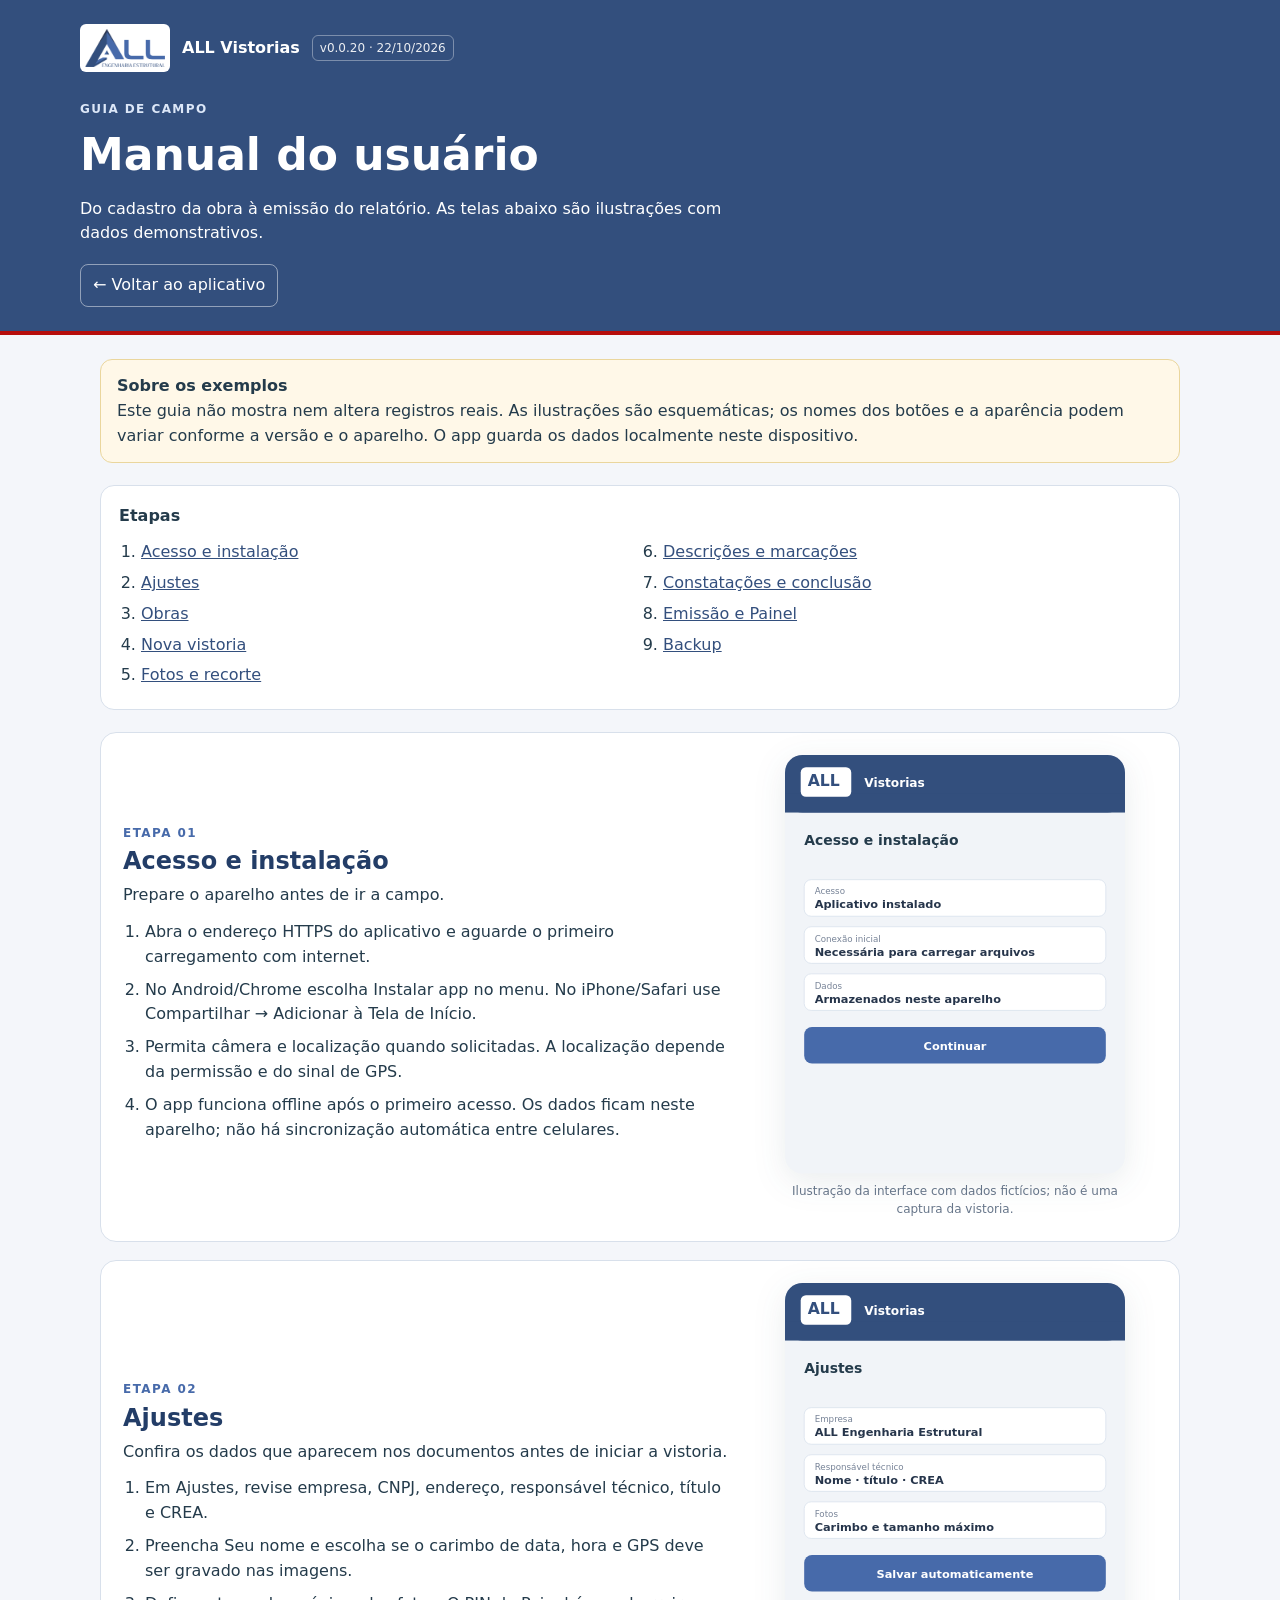
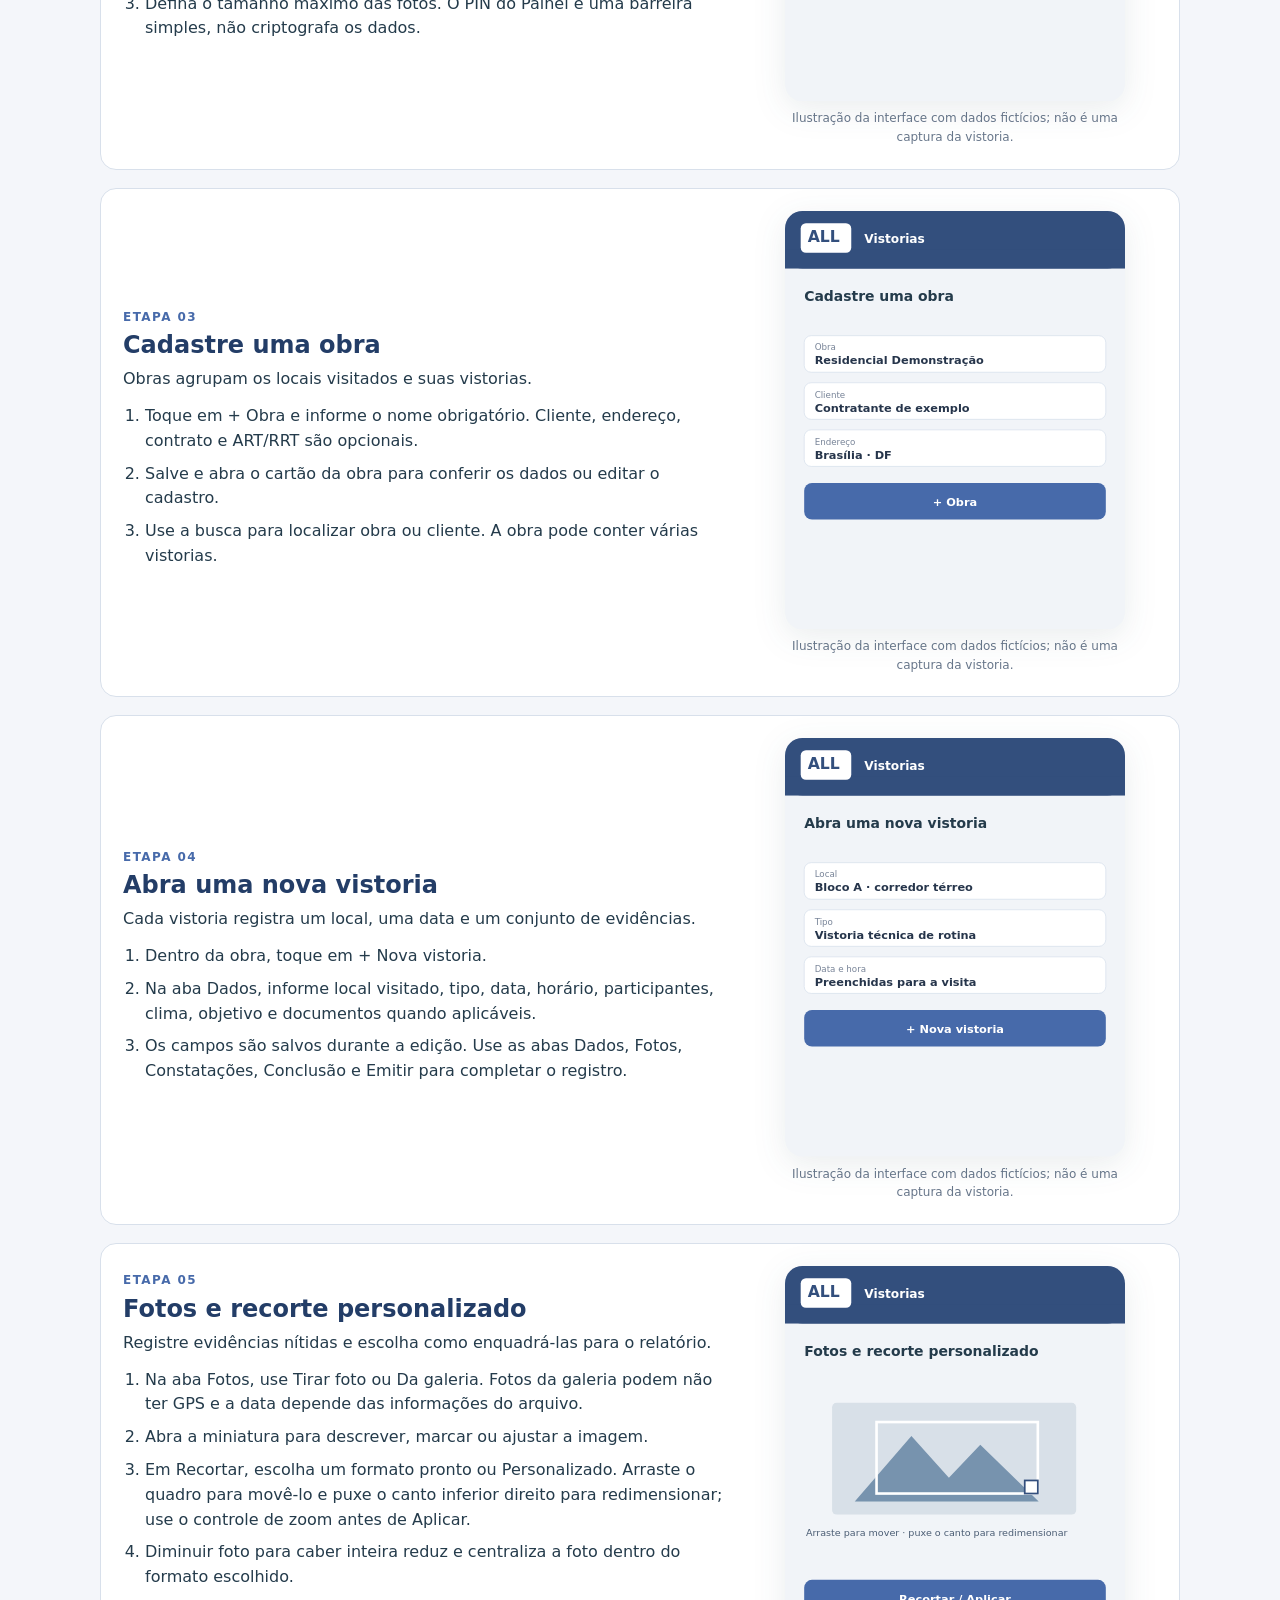
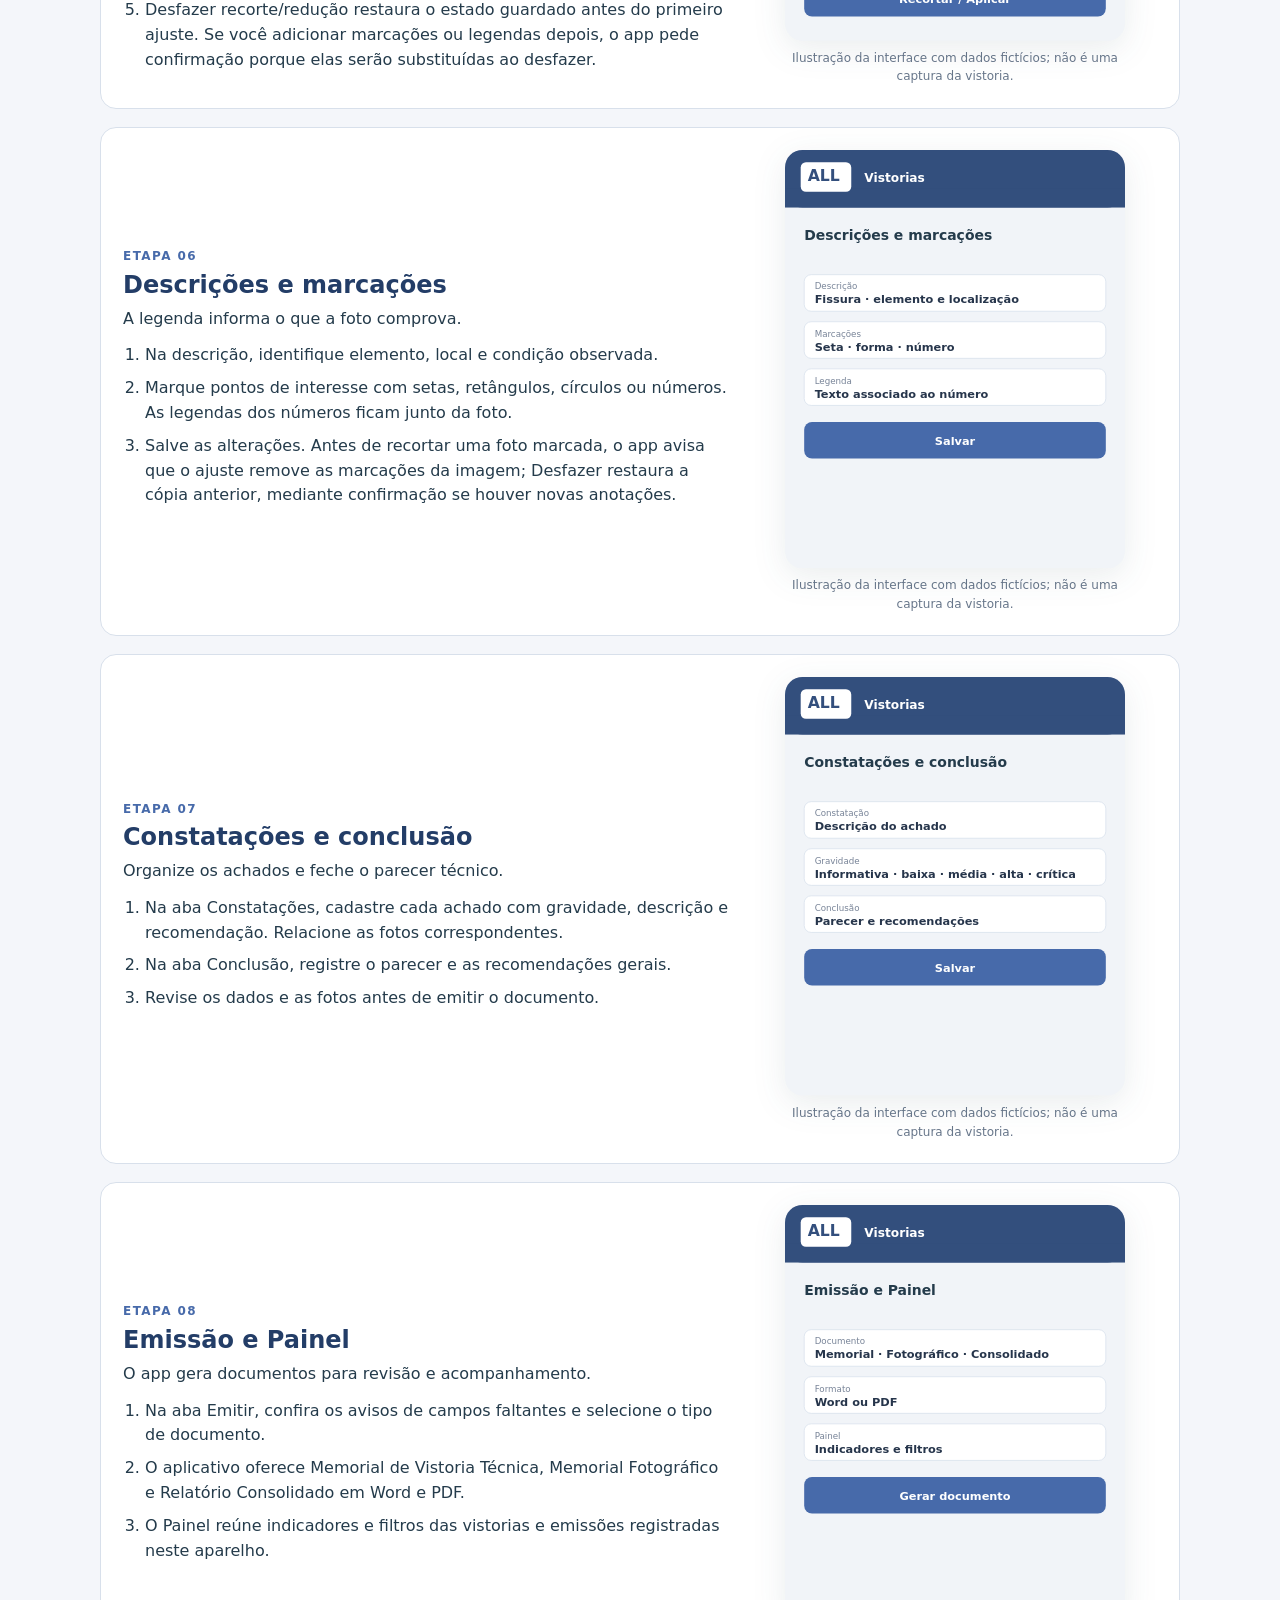
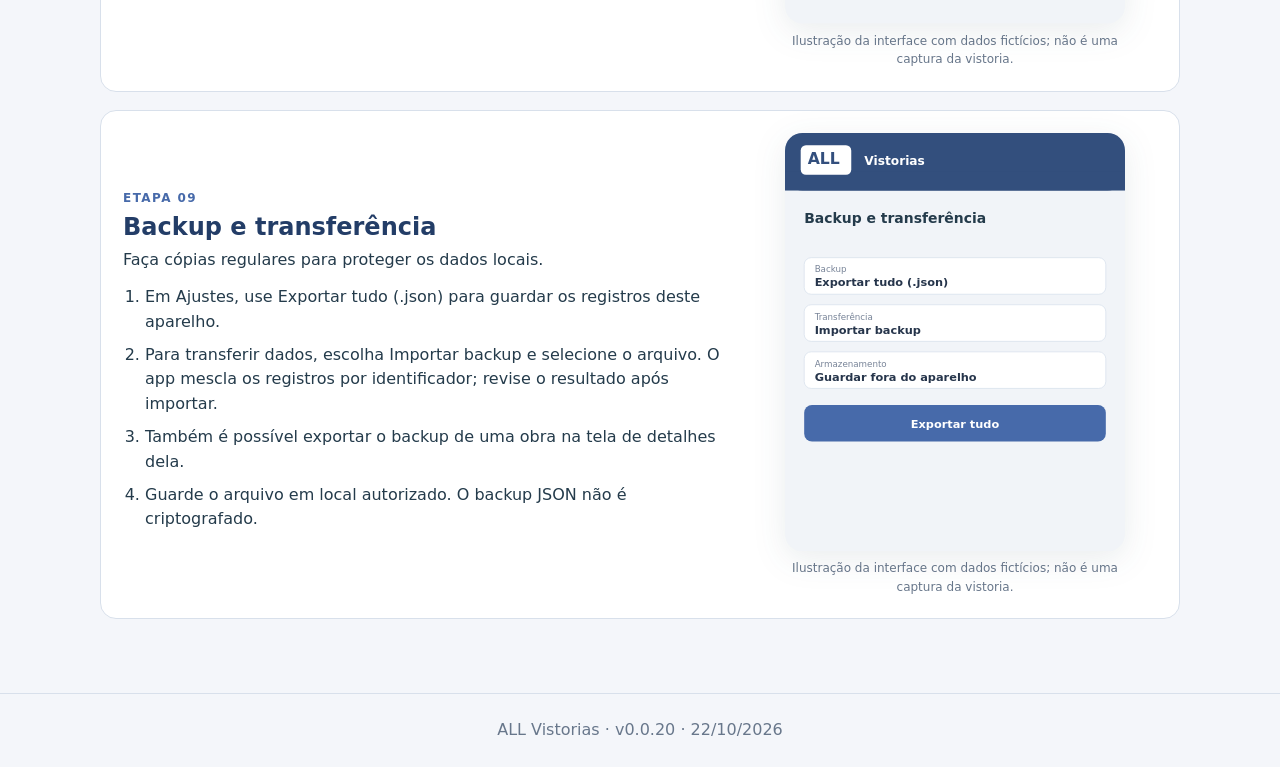
==== manual.html @ 4e1328f0 "Adicionar manual ilustrado e ajustes de fotos" ====
<!doctype html><html lang="pt-BR"><head><meta charset="utf-8"><meta name="viewport" content="width=device-width,initial-scale=1"><meta name="theme-color" content="#334F7D"><title>Manual do usuário | ALL Vistorias v0.0.20</title><link rel="icon" href="assets/icon-192.png"><link rel="stylesheet" href="manual.css"></head><body><header class="hero"><a class="brand" href="./" aria-label="Voltar ao ALL Vistorias"><img src="assets/logo.png" alt=""><span>ALL Vistorias</span><small>v0.0.20 · 22/10/2026</small></a><p class="eyebrow">GUIA DE CAMPO</p><h1>Manual do usuário</h1><p>Do cadastro da obra à emissão do relatório. As telas abaixo são ilustrações com dados demonstrativos.</p><a class="back" href="./">← Voltar ao aplicativo</a></header><main><aside class="notice"><b>Sobre os exemplos</b><br>Este guia não mostra nem altera registros reais. As ilustrações são esquemáticas; os nomes dos botões e a aparência podem variar conforme a versão e o aparelho. O app guarda os dados localmente neste dispositivo.</aside><nav aria-label="Sumário"><b>Etapas</b><ol><li><a href="#acesso">Acesso e instalação</a></li><li><a href="#ajustes">Ajustes</a></li><li><a href="#obras">Obras</a></li><li><a href="#vistoria">Nova vistoria</a></li><li><a href="#fotos">Fotos e recorte</a></li><li><a href="#anotar">Descrições e marcações</a></li><li><a href="#achados">Constatações e conclusão</a></li><li><a href="#emitir">Emissão e Painel</a></li><li><a href="#backup">Backup</a></li></ol></nav>
<section id="acesso"><div class="section-copy"><p class="eyebrow">ETAPA 01</p><h2>Acesso e instalação</h2><p>Prepare o aparelho antes de ir a campo.</p><ol><li>Abra o endereço HTTPS do aplicativo e aguarde o primeiro carregamento com internet.</li><li>No Android/Chrome escolha Instalar app no menu. No iPhone/Safari use Compartilhar → Adicionar à Tela de Início.</li><li>Permita câmera e localização quando solicitadas. A localização depende da permissão e do sinal de GPS.</li><li>O app funciona offline após o primeiro acesso. Os dados ficam neste aparelho; não há sincronização automática entre celulares.</li></ol></div><figure class="screen-figure"><svg viewBox="0 0 390 480" role="img" aria-label="Ilustração esquemática da tela: Acesso e instalação"><rect width="390" height="480" rx="20" fill="#f1f4f8"/><rect width="390" height="66" rx="20" fill="#334f7d"/><rect y="44" width="390" height="22" fill="#334f7d"/><rect x="18" y="14" width="58" height="34" rx="6" fill="#fff"/><text x="26" y="36" font-size="18" fill="#334f7d" font-weight="700">ALL</text><text x="91" y="37" font-size="14" fill="#fff" font-weight="600">Vistorias</text><text x="22" y="103" font-size="16" fill="#243b4b" font-weight="700">Acesso e instalação</text><rect x="22" y="143" width="346" height="42" rx="8" fill="#fff" stroke="#dce4ee"/><text x="34" y="160" fill="#778397" font-size="10">Acesso</text><text x="34" y="176" fill="#26354b" font-size="13" font-weight="600">Aplicativo instalado</text><rect x="22" y="197" width="346" height="42" rx="8" fill="#fff" stroke="#dce4ee"/><text x="34" y="214" fill="#778397" font-size="10">Conexão inicial</text><text x="34" y="230" fill="#26354b" font-size="13" font-weight="600">Necessária para carregar arquivos</text><rect x="22" y="251" width="346" height="42" rx="8" fill="#fff" stroke="#dce4ee"/><text x="34" y="268" fill="#778397" font-size="10">Dados</text><text x="34" y="284" fill="#26354b" font-size="13" font-weight="600">Armazenados neste aparelho</text><rect x="22" y="312" width="346" height="42" rx="9" fill="#476aaa"/><text x="195" y="338" text-anchor="middle" font-size="13" fill="#fff" font-weight="700">Continuar</text></svg><figcaption>Ilustração da interface com dados fictícios; não é uma captura da vistoria.</figcaption></figure></section>
<section id="ajustes"><div class="section-copy"><p class="eyebrow">ETAPA 02</p><h2>Ajustes</h2><p>Confira os dados que aparecem nos documentos antes de iniciar a vistoria.</p><ol><li>Em Ajustes, revise empresa, CNPJ, endereço, responsável técnico, título e CREA.</li><li>Preencha Seu nome e escolha se o carimbo de data, hora e GPS deve ser gravado nas imagens.</li><li>Defina o tamanho máximo das fotos. O PIN do Painel é uma barreira simples, não criptografa os dados.</li></ol></div><figure class="screen-figure"><svg viewBox="0 0 390 480" role="img" aria-label="Ilustração esquemática da tela: Ajustes"><rect width="390" height="480" rx="20" fill="#f1f4f8"/><rect width="390" height="66" rx="20" fill="#334f7d"/><rect y="44" width="390" height="22" fill="#334f7d"/><rect x="18" y="14" width="58" height="34" rx="6" fill="#fff"/><text x="26" y="36" font-size="18" fill="#334f7d" font-weight="700">ALL</text><text x="91" y="37" font-size="14" fill="#fff" font-weight="600">Vistorias</text><text x="22" y="103" font-size="16" fill="#243b4b" font-weight="700">Ajustes</text><rect x="22" y="143" width="346" height="42" rx="8" fill="#fff" stroke="#dce4ee"/><text x="34" y="160" fill="#778397" font-size="10">Empresa</text><text x="34" y="176" fill="#26354b" font-size="13" font-weight="600">ALL Engenharia Estrutural</text><rect x="22" y="197" width="346" height="42" rx="8" fill="#fff" stroke="#dce4ee"/><text x="34" y="214" fill="#778397" font-size="10">Responsável técnico</text><text x="34" y="230" fill="#26354b" font-size="13" font-weight="600">Nome · título · CREA</text><rect x="22" y="251" width="346" height="42" rx="8" fill="#fff" stroke="#dce4ee"/><text x="34" y="268" fill="#778397" font-size="10">Fotos</text><text x="34" y="284" fill="#26354b" font-size="13" font-weight="600">Carimbo e tamanho máximo</text><rect x="22" y="312" width="346" height="42" rx="9" fill="#476aaa"/><text x="195" y="338" text-anchor="middle" font-size="13" fill="#fff" font-weight="700">Salvar automaticamente</text></svg><figcaption>Ilustração da interface com dados fictícios; não é uma captura da vistoria.</figcaption></figure></section>
<section id="obras"><div class="section-copy"><p class="eyebrow">ETAPA 03</p><h2>Cadastre uma obra</h2><p>Obras agrupam os locais visitados e suas vistorias.</p><ol><li>Toque em + Obra e informe o nome obrigatório. Cliente, endereço, contrato e ART/RRT são opcionais.</li><li>Salve e abra o cartão da obra para conferir os dados ou editar o cadastro.</li><li>Use a busca para localizar obra ou cliente. A obra pode conter várias vistorias.</li></ol></div><figure class="screen-figure"><svg viewBox="0 0 390 480" role="img" aria-label="Ilustração esquemática da tela: Cadastre uma obra"><rect width="390" height="480" rx="20" fill="#f1f4f8"/><rect width="390" height="66" rx="20" fill="#334f7d"/><rect y="44" width="390" height="22" fill="#334f7d"/><rect x="18" y="14" width="58" height="34" rx="6" fill="#fff"/><text x="26" y="36" font-size="18" fill="#334f7d" font-weight="700">ALL</text><text x="91" y="37" font-size="14" fill="#fff" font-weight="600">Vistorias</text><text x="22" y="103" font-size="16" fill="#243b4b" font-weight="700">Cadastre uma obra</text><rect x="22" y="143" width="346" height="42" rx="8" fill="#fff" stroke="#dce4ee"/><text x="34" y="160" fill="#778397" font-size="10">Obra</text><text x="34" y="176" fill="#26354b" font-size="13" font-weight="600">Residencial Demonstração</text><rect x="22" y="197" width="346" height="42" rx="8" fill="#fff" stroke="#dce4ee"/><text x="34" y="214" fill="#778397" font-size="10">Cliente</text><text x="34" y="230" fill="#26354b" font-size="13" font-weight="600">Contratante de exemplo</text><rect x="22" y="251" width="346" height="42" rx="8" fill="#fff" stroke="#dce4ee"/><text x="34" y="268" fill="#778397" font-size="10">Endereço</text><text x="34" y="284" fill="#26354b" font-size="13" font-weight="600">Brasília · DF</text><rect x="22" y="312" width="346" height="42" rx="9" fill="#476aaa"/><text x="195" y="338" text-anchor="middle" font-size="13" fill="#fff" font-weight="700">+ Obra</text></svg><figcaption>Ilustração da interface com dados fictícios; não é uma captura da vistoria.</figcaption></figure></section>
<section id="vistoria"><div class="section-copy"><p class="eyebrow">ETAPA 04</p><h2>Abra uma nova vistoria</h2><p>Cada vistoria registra um local, uma data e um conjunto de evidências.</p><ol><li>Dentro da obra, toque em + Nova vistoria.</li><li>Na aba Dados, informe local visitado, tipo, data, horário, participantes, clima, objetivo e documentos quando aplicáveis.</li><li>Os campos são salvos durante a edição. Use as abas Dados, Fotos, Constatações, Conclusão e Emitir para completar o registro.</li></ol></div><figure class="screen-figure"><svg viewBox="0 0 390 480" role="img" aria-label="Ilustração esquemática da tela: Abra uma nova vistoria"><rect width="390" height="480" rx="20" fill="#f1f4f8"/><rect width="390" height="66" rx="20" fill="#334f7d"/><rect y="44" width="390" height="22" fill="#334f7d"/><rect x="18" y="14" width="58" height="34" rx="6" fill="#fff"/><text x="26" y="36" font-size="18" fill="#334f7d" font-weight="700">ALL</text><text x="91" y="37" font-size="14" fill="#fff" font-weight="600">Vistorias</text><text x="22" y="103" font-size="16" fill="#243b4b" font-weight="700">Abra uma nova vistoria</text><rect x="22" y="143" width="346" height="42" rx="8" fill="#fff" stroke="#dce4ee"/><text x="34" y="160" fill="#778397" font-size="10">Local</text><text x="34" y="176" fill="#26354b" font-size="13" font-weight="600">Bloco A · corredor térreo</text><rect x="22" y="197" width="346" height="42" rx="8" fill="#fff" stroke="#dce4ee"/><text x="34" y="214" fill="#778397" font-size="10">Tipo</text><text x="34" y="230" fill="#26354b" font-size="13" font-weight="600">Vistoria técnica de rotina</text><rect x="22" y="251" width="346" height="42" rx="8" fill="#fff" stroke="#dce4ee"/><text x="34" y="268" fill="#778397" font-size="10">Data e hora</text><text x="34" y="284" fill="#26354b" font-size="13" font-weight="600">Preenchidas para a visita</text><rect x="22" y="312" width="346" height="42" rx="9" fill="#476aaa"/><text x="195" y="338" text-anchor="middle" font-size="13" fill="#fff" font-weight="700">+ Nova vistoria</text></svg><figcaption>Ilustração da interface com dados fictícios; não é uma captura da vistoria.</figcaption></figure></section>
<section id="fotos"><div class="section-copy"><p class="eyebrow">ETAPA 05</p><h2>Fotos e recorte personalizado</h2><p>Registre evidências nítidas e escolha como enquadrá-las para o relatório.</p><ol><li>Na aba Fotos, use Tirar foto ou Da galeria. Fotos da galeria podem não ter GPS e a data depende das informações do arquivo.</li><li>Abra a miniatura para descrever, marcar ou ajustar a imagem.</li><li>Em Recortar, escolha um formato pronto ou Personalizado. Arraste o quadro para movê-lo e puxe o canto inferior direito para redimensionar; use o controle de zoom antes de Aplicar.</li><li>Diminuir foto para caber inteira reduz e centraliza a foto dentro do formato escolhido.</li><li>Desfazer recorte/redução restaura o estado guardado antes do primeiro ajuste. Se você adicionar marcações ou legendas depois, o app pede confirmação porque elas serão substituídas ao desfazer.</li></ol></div><figure class="screen-figure"><svg viewBox="0 0 390 430" role="img" aria-label="Ilustração esquemática da tela: Fotos e recorte personalizado"><rect width="390" height="430" rx="20" fill="#f1f4f8"/><rect width="390" height="66" rx="20" fill="#334f7d"/><rect y="44" width="390" height="22" fill="#334f7d"/><rect x="18" y="14" width="58" height="34" rx="6" fill="#fff"/><text x="26" y="36" font-size="18" fill="#334f7d" font-weight="700">ALL</text><text x="91" y="37" font-size="14" fill="#fff" font-weight="600">Vistorias</text><text x="22" y="103" font-size="16" fill="#243b4b" font-weight="700">Fotos e recorte personalizado</text><rect x="54" y="157" width="280" height="128" rx="5" fill="#d8e0e8"/><path d="M80 270 145 195l43 48 36-38 67 65z" fill="#7793ae"/><rect x="105" y="179" width="185" height="82" fill="none" stroke="#fff" stroke-width="3"/><rect x="275" y="246" width="15" height="15" fill="#fff" stroke="#334F7D" stroke-width="2"/><text x="24" y="310" fill="#4b5d74" font-size="11">Arraste para mover · puxe o canto para redimensionar</text><rect x="22" y="360" width="346" height="42" rx="9" fill="#476aaa"/><text x="195" y="386" text-anchor="middle" font-size="13" fill="#fff" font-weight="700">Recortar / Aplicar</text></svg><figcaption>Ilustração da interface com dados fictícios; não é uma captura da vistoria.</figcaption></figure></section>
<section id="anotar"><div class="section-copy"><p class="eyebrow">ETAPA 06</p><h2>Descrições e marcações</h2><p>A legenda informa o que a foto comprova.</p><ol><li>Na descrição, identifique elemento, local e condição observada.</li><li>Marque pontos de interesse com setas, retângulos, círculos ou números. As legendas dos números ficam junto da foto.</li><li>Salve as alterações. Antes de recortar uma foto marcada, o app avisa que o ajuste remove as marcações da imagem; Desfazer restaura a cópia anterior, mediante confirmação se houver novas anotações.</li></ol></div><figure class="screen-figure"><svg viewBox="0 0 390 480" role="img" aria-label="Ilustração esquemática da tela: Descrições e marcações"><rect width="390" height="480" rx="20" fill="#f1f4f8"/><rect width="390" height="66" rx="20" fill="#334f7d"/><rect y="44" width="390" height="22" fill="#334f7d"/><rect x="18" y="14" width="58" height="34" rx="6" fill="#fff"/><text x="26" y="36" font-size="18" fill="#334f7d" font-weight="700">ALL</text><text x="91" y="37" font-size="14" fill="#fff" font-weight="600">Vistorias</text><text x="22" y="103" font-size="16" fill="#243b4b" font-weight="700">Descrições e marcações</text><rect x="22" y="143" width="346" height="42" rx="8" fill="#fff" stroke="#dce4ee"/><text x="34" y="160" fill="#778397" font-size="10">Descrição</text><text x="34" y="176" fill="#26354b" font-size="13" font-weight="600">Fissura · elemento e localização</text><rect x="22" y="197" width="346" height="42" rx="8" fill="#fff" stroke="#dce4ee"/><text x="34" y="214" fill="#778397" font-size="10">Marcações</text><text x="34" y="230" fill="#26354b" font-size="13" font-weight="600">Seta · forma · número</text><rect x="22" y="251" width="346" height="42" rx="8" fill="#fff" stroke="#dce4ee"/><text x="34" y="268" fill="#778397" font-size="10">Legenda</text><text x="34" y="284" fill="#26354b" font-size="13" font-weight="600">Texto associado ao número</text><rect x="22" y="312" width="346" height="42" rx="9" fill="#476aaa"/><text x="195" y="338" text-anchor="middle" font-size="13" fill="#fff" font-weight="700">Salvar</text></svg><figcaption>Ilustração da interface com dados fictícios; não é uma captura da vistoria.</figcaption></figure></section>
<section id="achados"><div class="section-copy"><p class="eyebrow">ETAPA 07</p><h2>Constatações e conclusão</h2><p>Organize os achados e feche o parecer técnico.</p><ol><li>Na aba Constatações, cadastre cada achado com gravidade, descrição e recomendação. Relacione as fotos correspondentes.</li><li>Na aba Conclusão, registre o parecer e as recomendações gerais.</li><li>Revise os dados e as fotos antes de emitir o documento.</li></ol></div><figure class="screen-figure"><svg viewBox="0 0 390 480" role="img" aria-label="Ilustração esquemática da tela: Constatações e conclusão"><rect width="390" height="480" rx="20" fill="#f1f4f8"/><rect width="390" height="66" rx="20" fill="#334f7d"/><rect y="44" width="390" height="22" fill="#334f7d"/><rect x="18" y="14" width="58" height="34" rx="6" fill="#fff"/><text x="26" y="36" font-size="18" fill="#334f7d" font-weight="700">ALL</text><text x="91" y="37" font-size="14" fill="#fff" font-weight="600">Vistorias</text><text x="22" y="103" font-size="16" fill="#243b4b" font-weight="700">Constatações e conclusão</text><rect x="22" y="143" width="346" height="42" rx="8" fill="#fff" stroke="#dce4ee"/><text x="34" y="160" fill="#778397" font-size="10">Constatação</text><text x="34" y="176" fill="#26354b" font-size="13" font-weight="600">Descrição do achado</text><rect x="22" y="197" width="346" height="42" rx="8" fill="#fff" stroke="#dce4ee"/><text x="34" y="214" fill="#778397" font-size="10">Gravidade</text><text x="34" y="230" fill="#26354b" font-size="13" font-weight="600">Informativa · baixa · média · alta · crítica</text><rect x="22" y="251" width="346" height="42" rx="8" fill="#fff" stroke="#dce4ee"/><text x="34" y="268" fill="#778397" font-size="10">Conclusão</text><text x="34" y="284" fill="#26354b" font-size="13" font-weight="600">Parecer e recomendações</text><rect x="22" y="312" width="346" height="42" rx="9" fill="#476aaa"/><text x="195" y="338" text-anchor="middle" font-size="13" fill="#fff" font-weight="700">Salvar</text></svg><figcaption>Ilustração da interface com dados fictícios; não é uma captura da vistoria.</figcaption></figure></section>
<section id="emitir"><div class="section-copy"><p class="eyebrow">ETAPA 08</p><h2>Emissão e Painel</h2><p>O app gera documentos para revisão e acompanhamento.</p><ol><li>Na aba Emitir, confira os avisos de campos faltantes e selecione o tipo de documento.</li><li>O aplicativo oferece Memorial de Vistoria Técnica, Memorial Fotográfico e Relatório Consolidado em Word e PDF.</li><li>O Painel reúne indicadores e filtros das vistorias e emissões registradas neste aparelho.</li></ol></div><figure class="screen-figure"><svg viewBox="0 0 390 480" role="img" aria-label="Ilustração esquemática da tela: Emissão e Painel"><rect width="390" height="480" rx="20" fill="#f1f4f8"/><rect width="390" height="66" rx="20" fill="#334f7d"/><rect y="44" width="390" height="22" fill="#334f7d"/><rect x="18" y="14" width="58" height="34" rx="6" fill="#fff"/><text x="26" y="36" font-size="18" fill="#334f7d" font-weight="700">ALL</text><text x="91" y="37" font-size="14" fill="#fff" font-weight="600">Vistorias</text><text x="22" y="103" font-size="16" fill="#243b4b" font-weight="700">Emissão e Painel</text><rect x="22" y="143" width="346" height="42" rx="8" fill="#fff" stroke="#dce4ee"/><text x="34" y="160" fill="#778397" font-size="10">Documento</text><text x="34" y="176" fill="#26354b" font-size="13" font-weight="600">Memorial · Fotográfico · Consolidado</text><rect x="22" y="197" width="346" height="42" rx="8" fill="#fff" stroke="#dce4ee"/><text x="34" y="214" fill="#778397" font-size="10">Formato</text><text x="34" y="230" fill="#26354b" font-size="13" font-weight="600">Word ou PDF</text><rect x="22" y="251" width="346" height="42" rx="8" fill="#fff" stroke="#dce4ee"/><text x="34" y="268" fill="#778397" font-size="10">Painel</text><text x="34" y="284" fill="#26354b" font-size="13" font-weight="600">Indicadores e filtros</text><rect x="22" y="312" width="346" height="42" rx="9" fill="#476aaa"/><text x="195" y="338" text-anchor="middle" font-size="13" fill="#fff" font-weight="700">Gerar documento</text></svg><figcaption>Ilustração da interface com dados fictícios; não é uma captura da vistoria.</figcaption></figure></section>
<section id="backup"><div class="section-copy"><p class="eyebrow">ETAPA 09</p><h2>Backup e transferência</h2><p>Faça cópias regulares para proteger os dados locais.</p><ol><li>Em Ajustes, use Exportar tudo (.json) para guardar os registros deste aparelho.</li><li>Para transferir dados, escolha Importar backup e selecione o arquivo. O app mescla os registros por identificador; revise o resultado após importar.</li><li>Também é possível exportar o backup de uma obra na tela de detalhes dela.</li><li>Guarde o arquivo em local autorizado. O backup JSON não é criptografado.</li></ol></div><figure class="screen-figure"><svg viewBox="0 0 390 480" role="img" aria-label="Ilustração esquemática da tela: Backup e transferência"><rect width="390" height="480" rx="20" fill="#f1f4f8"/><rect width="390" height="66" rx="20" fill="#334f7d"/><rect y="44" width="390" height="22" fill="#334f7d"/><rect x="18" y="14" width="58" height="34" rx="6" fill="#fff"/><text x="26" y="36" font-size="18" fill="#334f7d" font-weight="700">ALL</text><text x="91" y="37" font-size="14" fill="#fff" font-weight="600">Vistorias</text><text x="22" y="103" font-size="16" fill="#243b4b" font-weight="700">Backup e transferência</text><rect x="22" y="143" width="346" height="42" rx="8" fill="#fff" stroke="#dce4ee"/><text x="34" y="160" fill="#778397" font-size="10">Backup</text><text x="34" y="176" fill="#26354b" font-size="13" font-weight="600">Exportar tudo (.json)</text><rect x="22" y="197" width="346" height="42" rx="8" fill="#fff" stroke="#dce4ee"/><text x="34" y="214" fill="#778397" font-size="10">Transferência</text><text x="34" y="230" fill="#26354b" font-size="13" font-weight="600">Importar backup</text><rect x="22" y="251" width="346" height="42" rx="8" fill="#fff" stroke="#dce4ee"/><text x="34" y="268" fill="#778397" font-size="10">Armazenamento</text><text x="34" y="284" fill="#26354b" font-size="13" font-weight="600">Guardar fora do aparelho</text><rect x="22" y="312" width="346" height="42" rx="9" fill="#476aaa"/><text x="195" y="338" text-anchor="middle" font-size="13" fill="#fff" font-weight="700">Exportar tudo</text></svg><figcaption>Ilustração da interface com dados fictícios; não é uma captura da vistoria.</figcaption></figure></section>
</main><footer>ALL Vistorias · v0.0.20 · 22/10/2026</footer></body></html>
---- manual.css ----
*{box-sizing:border-box}html{scroll-behavior:smooth}body{margin:0;background:#f4f6fa;color:#243b4b;font:16px/1.55 system-ui,-apple-system,"Segoe UI",Arial,sans-serif}.hero{background:#334f7d;color:#fff;padding:24px max(20px,calc((100% - 1120px)/2));border-bottom:4px solid #b70e0c}.brand{display:flex;align-items:center;gap:12px;color:#fff;text-decoration:none;font-weight:700}.brand img{width:90px;height:auto;background:white;border-radius:6px;padding:5px}.brand small{font-size:12px;font-weight:500;opacity:.9;border:1px solid #ffffff66;border-radius:6px;padding:3px 7px}.hero .eyebrow{margin:28px 0 3px;color:#dce7f8}.hero h1{font-size:clamp(30px,5vw,44px);margin:0}.hero>p:not(.eyebrow){max-width:680px;margin:7px 0 18px}.back{display:inline-block;color:#fff;border:1px solid #ffffff77;border-radius:8px;padding:8px 12px;text-decoration:none}.back:hover{background:#ffffff1a}main{max-width:1120px;margin:auto;padding:24px 20px 56px}.notice{background:#fff8e8;border:1px solid #ead69d;border-radius:12px;padding:14px 16px;margin-bottom:22px}nav{background:#fff;border:1px solid #d8e0eb;border-radius:14px;padding:18px;margin-bottom:22px}nav ol{columns:2;gap:24px;margin:8px 0 0;padding-left:22px}nav li{padding:3px 0}nav a{color:#334f7d}section{display:grid;grid-template-columns:minmax(0,1.2fr) minmax(280px,.8fr);gap:24px;align-items:center;background:#fff;border:1px solid #d8e0eb;border-radius:16px;padding:22px;margin:18px 0;scroll-margin-top:16px}.eyebrow{font-size:12px;letter-spacing:.12em;font-weight:800;color:#476aaa;margin:0 0 5px}h2{font-size:24px;line-height:1.2;margin:0 0 7px;color:#233d67}section p{margin:0 0 12px}section ol{padding-left:22px;margin:0}section li{padding:0 0 8px}.screen-figure{margin:0 auto;width:min(100%,340px)}.screen-figure svg{display:block;width:100%;height:auto;filter:drop-shadow(0 8px 16px #243b4b18)}figcaption{font-size:12px;color:#68778b;text-align:center;margin-top:8px}footer{text-align:center;color:#68778b;padding:24px 12px;border-top:1px solid #d8e0eb}@media(max-width:760px){.hero{padding:18px 16px}.brand{gap:8px;flex-wrap:wrap}.brand img{width:70px}main{padding:16px 12px 36px}section{grid-template-columns:1fr;padding:17px;gap:12px}.screen-figure{width:min(100%,310px)}nav ol{columns:1}h2{font-size:21px}}@media print{.hero .back,nav{display:none}body{background:white;font-size:12px}.hero{padding:12px;background:#334f7d!important;-webkit-print-color-adjust:exact;print-color-adjust:exact}main{padding:10px}section{break-inside:avoid;box-shadow:none;margin:10px 0;padding:12px}.screen-figure{width:240px}footer{padding:10px}}
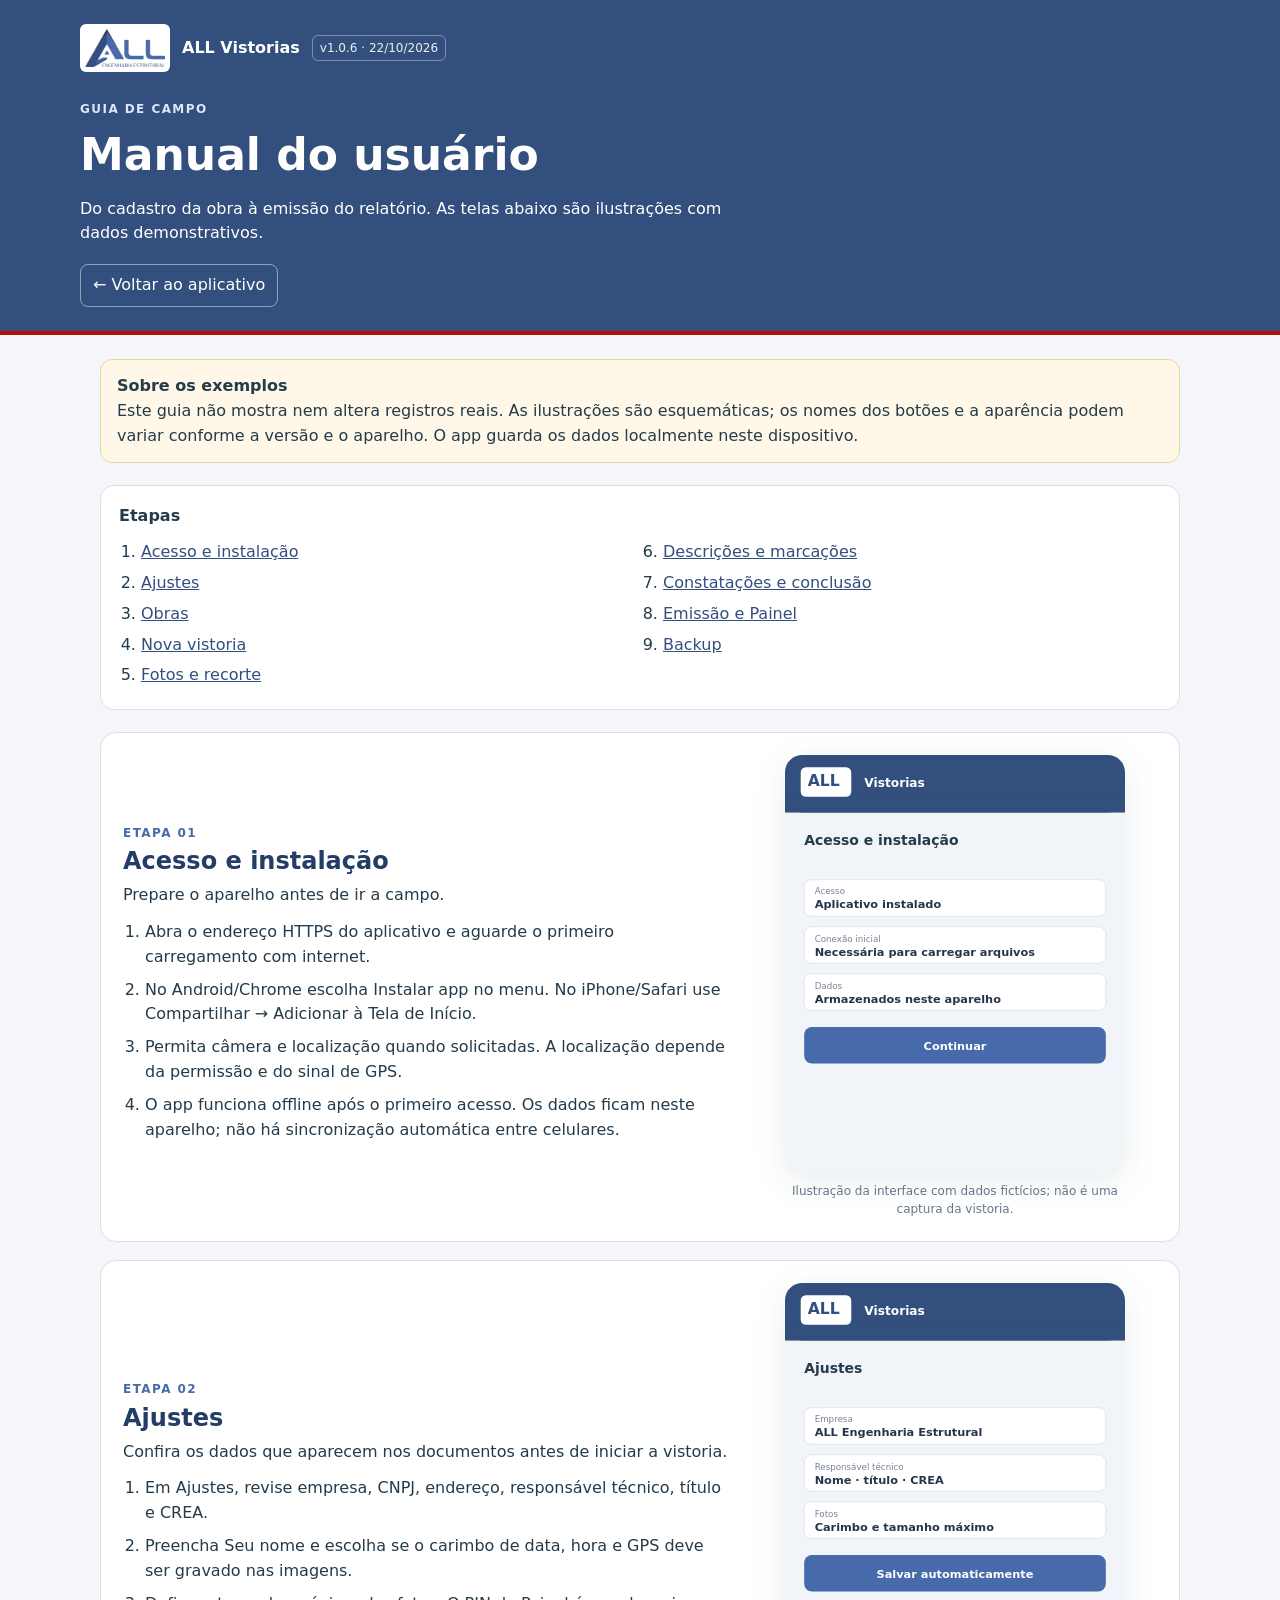
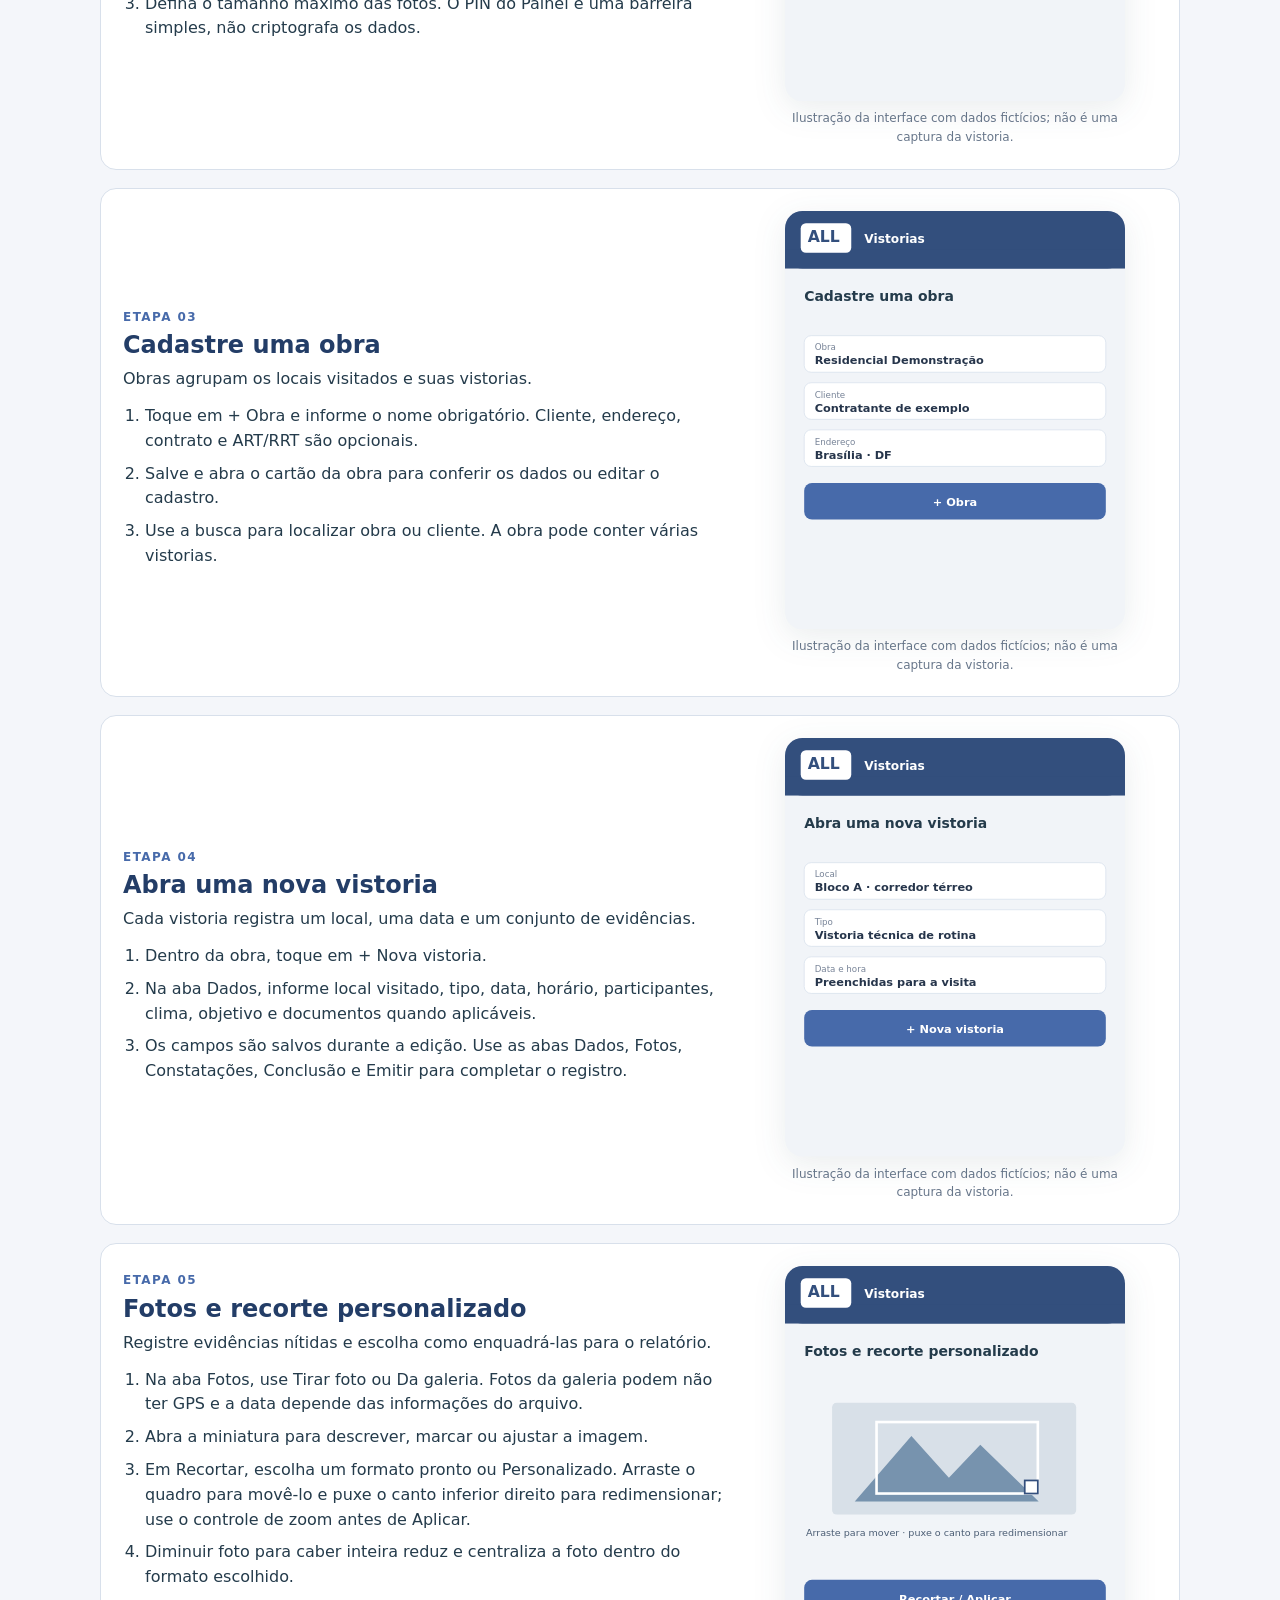
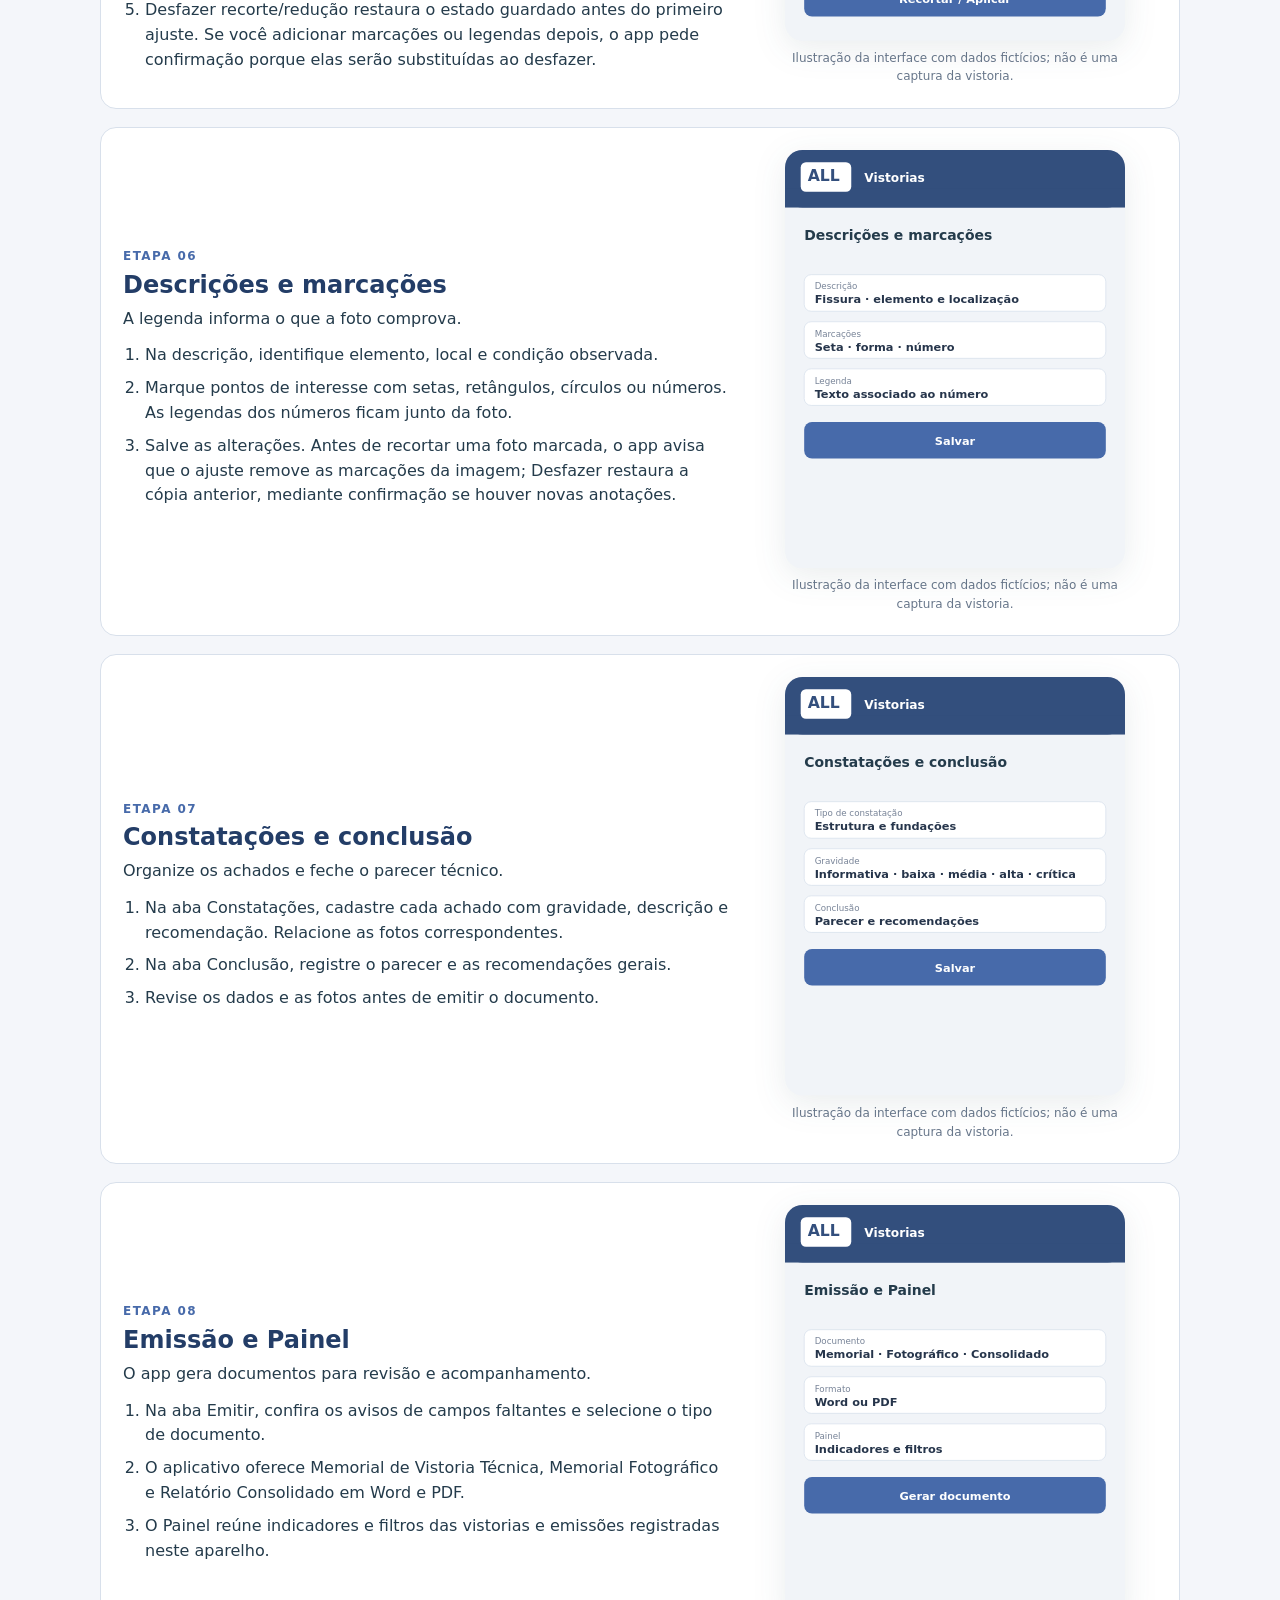
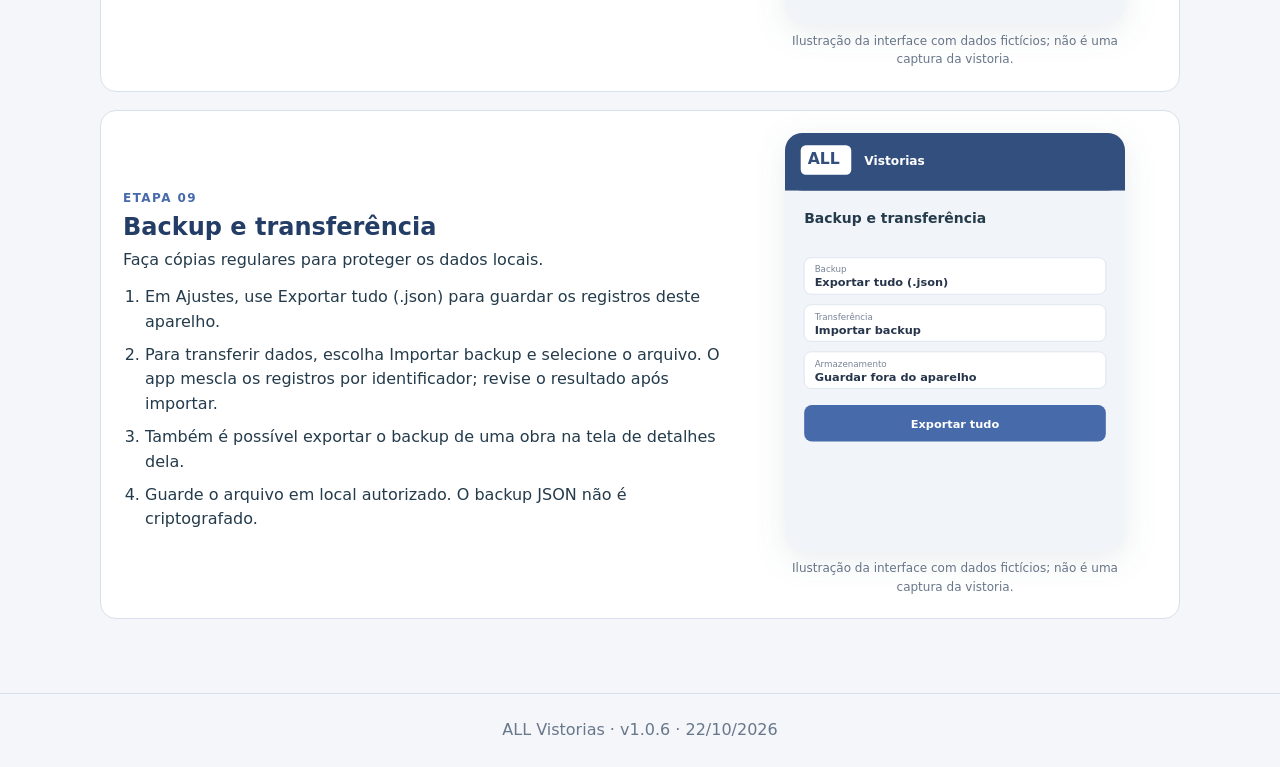
==== commit db40d5b4: "Lançar versão 1.0.6 e completar recursos de vistoria" ====
--- a/manual.html
+++ b/manual.html
@@ -1,11 +1,11 @@
-<!doctype html><html lang="pt-BR"><head><meta charset="utf-8"><meta name="viewport" content="width=device-width,initial-scale=1"><meta name="theme-color" content="#334F7D"><title>Manual do usuário | ALL Vistorias v0.0.20</title><link rel="icon" href="assets/icon-192.png"><link rel="stylesheet" href="manual.css"></head><body><header class="hero"><a class="brand" href="./" aria-label="Voltar ao ALL Vistorias"><img src="assets/logo.png" alt=""><span>ALL Vistorias</span><small>v0.0.20 · 22/10/2026</small></a><p class="eyebrow">GUIA DE CAMPO</p><h1>Manual do usuário</h1><p>Do cadastro da obra à emissão do relatório. As telas abaixo são ilustrações com dados demonstrativos.</p><a class="back" href="./">← Voltar ao aplicativo</a></header><main><aside class="notice"><b>Sobre os exemplos</b><br>Este guia não mostra nem altera registros reais. As ilustrações são esquemáticas; os nomes dos botões e a aparência podem variar conforme a versão e o aparelho. O app guarda os dados localmente neste dispositivo.</aside><nav aria-label="Sumário"><b>Etapas</b><ol><li><a href="#acesso">Acesso e instalação</a></li><li><a href="#ajustes">Ajustes</a></li><li><a href="#obras">Obras</a></li><li><a href="#vistoria">Nova vistoria</a></li><li><a href="#fotos">Fotos e recorte</a></li><li><a href="#anotar">Descrições e marcações</a></li><li><a href="#achados">Constatações e conclusão</a></li><li><a href="#emitir">Emissão e Painel</a></li><li><a href="#backup">Backup</a></li></ol></nav>
+<!doctype html><html lang="pt-BR"><head><meta charset="utf-8"><meta name="viewport" content="width=device-width,initial-scale=1"><meta name="theme-color" content="#334F7D"><title>Manual do usuário | ALL Vistorias v1.0.6</title><link rel="icon" href="assets/icon-192.png"><link rel="stylesheet" href="manual.css"></head><body><header class="hero"><a class="brand" href="./" aria-label="Voltar ao ALL Vistorias"><img src="assets/logo.png" alt=""><span>ALL Vistorias</span><small>v1.0.6 · 22/10/2026</small></a><p class="eyebrow">GUIA DE CAMPO</p><h1>Manual do usuário</h1><p>Do cadastro da obra à emissão do relatório. As telas abaixo são ilustrações com dados demonstrativos.</p><a class="back" href="./">← Voltar ao aplicativo</a></header><main><aside class="notice"><b>Sobre os exemplos</b><br>Este guia não mostra nem altera registros reais. As ilustrações são esquemáticas; os nomes dos botões e a aparência podem variar conforme a versão e o aparelho. O app guarda os dados localmente neste dispositivo.</aside><nav aria-label="Sumário"><b>Etapas</b><ol><li><a href="#acesso">Acesso e instalação</a></li><li><a href="#ajustes">Ajustes</a></li><li><a href="#obras">Obras</a></li><li><a href="#vistoria">Nova vistoria</a></li><li><a href="#fotos">Fotos e recorte</a></li><li><a href="#anotar">Descrições e marcações</a></li><li><a href="#achados">Constatações e conclusão</a></li><li><a href="#emitir">Emissão e Painel</a></li><li><a href="#backup">Backup</a></li></ol></nav>
 <section id="acesso"><div class="section-copy"><p class="eyebrow">ETAPA 01</p><h2>Acesso e instalação</h2><p>Prepare o aparelho antes de ir a campo.</p><ol><li>Abra o endereço HTTPS do aplicativo e aguarde o primeiro carregamento com internet.</li><li>No Android/Chrome escolha Instalar app no menu. No iPhone/Safari use Compartilhar → Adicionar à Tela de Início.</li><li>Permita câmera e localização quando solicitadas. A localização depende da permissão e do sinal de GPS.</li><li>O app funciona offline após o primeiro acesso. Os dados ficam neste aparelho; não há sincronização automática entre celulares.</li></ol></div><figure class="screen-figure"><svg viewBox="0 0 390 480" role="img" aria-label="Ilustração esquemática da tela: Acesso e instalação"><rect width="390" height="480" rx="20" fill="#f1f4f8"/><rect width="390" height="66" rx="20" fill="#334f7d"/><rect y="44" width="390" height="22" fill="#334f7d"/><rect x="18" y="14" width="58" height="34" rx="6" fill="#fff"/><text x="26" y="36" font-size="18" fill="#334f7d" font-weight="700">ALL</text><text x="91" y="37" font-size="14" fill="#fff" font-weight="600">Vistorias</text><text x="22" y="103" font-size="16" fill="#243b4b" font-weight="700">Acesso e instalação</text><rect x="22" y="143" width="346" height="42" rx="8" fill="#fff" stroke="#dce4ee"/><text x="34" y="160" fill="#778397" font-size="10">Acesso</text><text x="34" y="176" fill="#26354b" font-size="13" font-weight="600">Aplicativo instalado</text><rect x="22" y="197" width="346" height="42" rx="8" fill="#fff" stroke="#dce4ee"/><text x="34" y="214" fill="#778397" font-size="10">Conexão inicial</text><text x="34" y="230" fill="#26354b" font-size="13" font-weight="600">Necessária para carregar arquivos</text><rect x="22" y="251" width="346" height="42" rx="8" fill="#fff" stroke="#dce4ee"/><text x="34" y="268" fill="#778397" font-size="10">Dados</text><text x="34" y="284" fill="#26354b" font-size="13" font-weight="600">Armazenados neste aparelho</text><rect x="22" y="312" width="346" height="42" rx="9" fill="#476aaa"/><text x="195" y="338" text-anchor="middle" font-size="13" fill="#fff" font-weight="700">Continuar</text></svg><figcaption>Ilustração da interface com dados fictícios; não é uma captura da vistoria.</figcaption></figure></section>
 <section id="ajustes"><div class="section-copy"><p class="eyebrow">ETAPA 02</p><h2>Ajustes</h2><p>Confira os dados que aparecem nos documentos antes de iniciar a vistoria.</p><ol><li>Em Ajustes, revise empresa, CNPJ, endereço, responsável técnico, título e CREA.</li><li>Preencha Seu nome e escolha se o carimbo de data, hora e GPS deve ser gravado nas imagens.</li><li>Defina o tamanho máximo das fotos. O PIN do Painel é uma barreira simples, não criptografa os dados.</li></ol></div><figure class="screen-figure"><svg viewBox="0 0 390 480" role="img" aria-label="Ilustração esquemática da tela: Ajustes"><rect width="390" height="480" rx="20" fill="#f1f4f8"/><rect width="390" height="66" rx="20" fill="#334f7d"/><rect y="44" width="390" height="22" fill="#334f7d"/><rect x="18" y="14" width="58" height="34" rx="6" fill="#fff"/><text x="26" y="36" font-size="18" fill="#334f7d" font-weight="700">ALL</text><text x="91" y="37" font-size="14" fill="#fff" font-weight="600">Vistorias</text><text x="22" y="103" font-size="16" fill="#243b4b" font-weight="700">Ajustes</text><rect x="22" y="143" width="346" height="42" rx="8" fill="#fff" stroke="#dce4ee"/><text x="34" y="160" fill="#778397" font-size="10">Empresa</text><text x="34" y="176" fill="#26354b" font-size="13" font-weight="600">ALL Engenharia Estrutural</text><rect x="22" y="197" width="346" height="42" rx="8" fill="#fff" stroke="#dce4ee"/><text x="34" y="214" fill="#778397" font-size="10">Responsável técnico</text><text x="34" y="230" fill="#26354b" font-size="13" font-weight="600">Nome · título · CREA</text><rect x="22" y="251" width="346" height="42" rx="8" fill="#fff" stroke="#dce4ee"/><text x="34" y="268" fill="#778397" font-size="10">Fotos</text><text x="34" y="284" fill="#26354b" font-size="13" font-weight="600">Carimbo e tamanho máximo</text><rect x="22" y="312" width="346" height="42" rx="9" fill="#476aaa"/><text x="195" y="338" text-anchor="middle" font-size="13" fill="#fff" font-weight="700">Salvar automaticamente</text></svg><figcaption>Ilustração da interface com dados fictícios; não é uma captura da vistoria.</figcaption></figure></section>
 <section id="obras"><div class="section-copy"><p class="eyebrow">ETAPA 03</p><h2>Cadastre uma obra</h2><p>Obras agrupam os locais visitados e suas vistorias.</p><ol><li>Toque em + Obra e informe o nome obrigatório. Cliente, endereço, contrato e ART/RRT são opcionais.</li><li>Salve e abra o cartão da obra para conferir os dados ou editar o cadastro.</li><li>Use a busca para localizar obra ou cliente. A obra pode conter várias vistorias.</li></ol></div><figure class="screen-figure"><svg viewBox="0 0 390 480" role="img" aria-label="Ilustração esquemática da tela: Cadastre uma obra"><rect width="390" height="480" rx="20" fill="#f1f4f8"/><rect width="390" height="66" rx="20" fill="#334f7d"/><rect y="44" width="390" height="22" fill="#334f7d"/><rect x="18" y="14" width="58" height="34" rx="6" fill="#fff"/><text x="26" y="36" font-size="18" fill="#334f7d" font-weight="700">ALL</text><text x="91" y="37" font-size="14" fill="#fff" font-weight="600">Vistorias</text><text x="22" y="103" font-size="16" fill="#243b4b" font-weight="700">Cadastre uma obra</text><rect x="22" y="143" width="346" height="42" rx="8" fill="#fff" stroke="#dce4ee"/><text x="34" y="160" fill="#778397" font-size="10">Obra</text><text x="34" y="176" fill="#26354b" font-size="13" font-weight="600">Residencial Demonstração</text><rect x="22" y="197" width="346" height="42" rx="8" fill="#fff" stroke="#dce4ee"/><text x="34" y="214" fill="#778397" font-size="10">Cliente</text><text x="34" y="230" fill="#26354b" font-size="13" font-weight="600">Contratante de exemplo</text><rect x="22" y="251" width="346" height="42" rx="8" fill="#fff" stroke="#dce4ee"/><text x="34" y="268" fill="#778397" font-size="10">Endereço</text><text x="34" y="284" fill="#26354b" font-size="13" font-weight="600">Brasília · DF</text><rect x="22" y="312" width="346" height="42" rx="9" fill="#476aaa"/><text x="195" y="338" text-anchor="middle" font-size="13" fill="#fff" font-weight="700">+ Obra</text></svg><figcaption>Ilustração da interface com dados fictícios; não é uma captura da vistoria.</figcaption></figure></section>
 <section id="vistoria"><div class="section-copy"><p class="eyebrow">ETAPA 04</p><h2>Abra uma nova vistoria</h2><p>Cada vistoria registra um local, uma data e um conjunto de evidências.</p><ol><li>Dentro da obra, toque em + Nova vistoria.</li><li>Na aba Dados, informe local visitado, tipo, data, horário, participantes, clima, objetivo e documentos quando aplicáveis.</li><li>Os campos são salvos durante a edição. Use as abas Dados, Fotos, Constatações, Conclusão e Emitir para completar o registro.</li></ol></div><figure class="screen-figure"><svg viewBox="0 0 390 480" role="img" aria-label="Ilustração esquemática da tela: Abra uma nova vistoria"><rect width="390" height="480" rx="20" fill="#f1f4f8"/><rect width="390" height="66" rx="20" fill="#334f7d"/><rect y="44" width="390" height="22" fill="#334f7d"/><rect x="18" y="14" width="58" height="34" rx="6" fill="#fff"/><text x="26" y="36" font-size="18" fill="#334f7d" font-weight="700">ALL</text><text x="91" y="37" font-size="14" fill="#fff" font-weight="600">Vistorias</text><text x="22" y="103" font-size="16" fill="#243b4b" font-weight="700">Abra uma nova vistoria</text><rect x="22" y="143" width="346" height="42" rx="8" fill="#fff" stroke="#dce4ee"/><text x="34" y="160" fill="#778397" font-size="10">Local</text><text x="34" y="176" fill="#26354b" font-size="13" font-weight="600">Bloco A · corredor térreo</text><rect x="22" y="197" width="346" height="42" rx="8" fill="#fff" stroke="#dce4ee"/><text x="34" y="214" fill="#778397" font-size="10">Tipo</text><text x="34" y="230" fill="#26354b" font-size="13" font-weight="600">Vistoria técnica de rotina</text><rect x="22" y="251" width="346" height="42" rx="8" fill="#fff" stroke="#dce4ee"/><text x="34" y="268" fill="#778397" font-size="10">Data e hora</text><text x="34" y="284" fill="#26354b" font-size="13" font-weight="600">Preenchidas para a visita</text><rect x="22" y="312" width="346" height="42" rx="9" fill="#476aaa"/><text x="195" y="338" text-anchor="middle" font-size="13" fill="#fff" font-weight="700">+ Nova vistoria</text></svg><figcaption>Ilustração da interface com dados fictícios; não é uma captura da vistoria.</figcaption></figure></section>
 <section id="fotos"><div class="section-copy"><p class="eyebrow">ETAPA 05</p><h2>Fotos e recorte personalizado</h2><p>Registre evidências nítidas e escolha como enquadrá-las para o relatório.</p><ol><li>Na aba Fotos, use Tirar foto ou Da galeria. Fotos da galeria podem não ter GPS e a data depende das informações do arquivo.</li><li>Abra a miniatura para descrever, marcar ou ajustar a imagem.</li><li>Em Recortar, escolha um formato pronto ou Personalizado. Arraste o quadro para movê-lo e puxe o canto inferior direito para redimensionar; use o controle de zoom antes de Aplicar.</li><li>Diminuir foto para caber inteira reduz e centraliza a foto dentro do formato escolhido.</li><li>Desfazer recorte/redução restaura o estado guardado antes do primeiro ajuste. Se você adicionar marcações ou legendas depois, o app pede confirmação porque elas serão substituídas ao desfazer.</li></ol></div><figure class="screen-figure"><svg viewBox="0 0 390 430" role="img" aria-label="Ilustração esquemática da tela: Fotos e recorte personalizado"><rect width="390" height="430" rx="20" fill="#f1f4f8"/><rect width="390" height="66" rx="20" fill="#334f7d"/><rect y="44" width="390" height="22" fill="#334f7d"/><rect x="18" y="14" width="58" height="34" rx="6" fill="#fff"/><text x="26" y="36" font-size="18" fill="#334f7d" font-weight="700">ALL</text><text x="91" y="37" font-size="14" fill="#fff" font-weight="600">Vistorias</text><text x="22" y="103" font-size="16" fill="#243b4b" font-weight="700">Fotos e recorte personalizado</text><rect x="54" y="157" width="280" height="128" rx="5" fill="#d8e0e8"/><path d="M80 270 145 195l43 48 36-38 67 65z" fill="#7793ae"/><rect x="105" y="179" width="185" height="82" fill="none" stroke="#fff" stroke-width="3"/><rect x="275" y="246" width="15" height="15" fill="#fff" stroke="#334F7D" stroke-width="2"/><text x="24" y="310" fill="#4b5d74" font-size="11">Arraste para mover · puxe o canto para redimensionar</text><rect x="22" y="360" width="346" height="42" rx="9" fill="#476aaa"/><text x="195" y="386" text-anchor="middle" font-size="13" fill="#fff" font-weight="700">Recortar / Aplicar</text></svg><figcaption>Ilustração da interface com dados fictícios; não é uma captura da vistoria.</figcaption></figure></section>
 <section id="anotar"><div class="section-copy"><p class="eyebrow">ETAPA 06</p><h2>Descrições e marcações</h2><p>A legenda informa o que a foto comprova.</p><ol><li>Na descrição, identifique elemento, local e condição observada.</li><li>Marque pontos de interesse com setas, retângulos, círculos ou números. As legendas dos números ficam junto da foto.</li><li>Salve as alterações. Antes de recortar uma foto marcada, o app avisa que o ajuste remove as marcações da imagem; Desfazer restaura a cópia anterior, mediante confirmação se houver novas anotações.</li></ol></div><figure class="screen-figure"><svg viewBox="0 0 390 480" role="img" aria-label="Ilustração esquemática da tela: Descrições e marcações"><rect width="390" height="480" rx="20" fill="#f1f4f8"/><rect width="390" height="66" rx="20" fill="#334f7d"/><rect y="44" width="390" height="22" fill="#334f7d"/><rect x="18" y="14" width="58" height="34" rx="6" fill="#fff"/><text x="26" y="36" font-size="18" fill="#334f7d" font-weight="700">ALL</text><text x="91" y="37" font-size="14" fill="#fff" font-weight="600">Vistorias</text><text x="22" y="103" font-size="16" fill="#243b4b" font-weight="700">Descrições e marcações</text><rect x="22" y="143" width="346" height="42" rx="8" fill="#fff" stroke="#dce4ee"/><text x="34" y="160" fill="#778397" font-size="10">Descrição</text><text x="34" y="176" fill="#26354b" font-size="13" font-weight="600">Fissura · elemento e localização</text><rect x="22" y="197" width="346" height="42" rx="8" fill="#fff" stroke="#dce4ee"/><text x="34" y="214" fill="#778397" font-size="10">Marcações</text><text x="34" y="230" fill="#26354b" font-size="13" font-weight="600">Seta · forma · número</text><rect x="22" y="251" width="346" height="42" rx="8" fill="#fff" stroke="#dce4ee"/><text x="34" y="268" fill="#778397" font-size="10">Legenda</text><text x="34" y="284" fill="#26354b" font-size="13" font-weight="600">Texto associado ao número</text><rect x="22" y="312" width="346" height="42" rx="9" fill="#476aaa"/><text x="195" y="338" text-anchor="middle" font-size="13" fill="#fff" font-weight="700">Salvar</text></svg><figcaption>Ilustração da interface com dados fictícios; não é uma captura da vistoria.</figcaption></figure></section>
-<section id="achados"><div class="section-copy"><p class="eyebrow">ETAPA 07</p><h2>Constatações e conclusão</h2><p>Organize os achados e feche o parecer técnico.</p><ol><li>Na aba Constatações, cadastre cada achado com gravidade, descrição e recomendação. Relacione as fotos correspondentes.</li><li>Na aba Conclusão, registre o parecer e as recomendações gerais.</li><li>Revise os dados e as fotos antes de emitir o documento.</li></ol></div><figure class="screen-figure"><svg viewBox="0 0 390 480" role="img" aria-label="Ilustração esquemática da tela: Constatações e conclusão"><rect width="390" height="480" rx="20" fill="#f1f4f8"/><rect width="390" height="66" rx="20" fill="#334f7d"/><rect y="44" width="390" height="22" fill="#334f7d"/><rect x="18" y="14" width="58" height="34" rx="6" fill="#fff"/><text x="26" y="36" font-size="18" fill="#334f7d" font-weight="700">ALL</text><text x="91" y="37" font-size="14" fill="#fff" font-weight="600">Vistorias</text><text x="22" y="103" font-size="16" fill="#243b4b" font-weight="700">Constatações e conclusão</text><rect x="22" y="143" width="346" height="42" rx="8" fill="#fff" stroke="#dce4ee"/><text x="34" y="160" fill="#778397" font-size="10">Constatação</text><text x="34" y="176" fill="#26354b" font-size="13" font-weight="600">Descrição do achado</text><rect x="22" y="197" width="346" height="42" rx="8" fill="#fff" stroke="#dce4ee"/><text x="34" y="214" fill="#778397" font-size="10">Gravidade</text><text x="34" y="230" fill="#26354b" font-size="13" font-weight="600">Informativa · baixa · média · alta · crítica</text><rect x="22" y="251" width="346" height="42" rx="8" fill="#fff" stroke="#dce4ee"/><text x="34" y="268" fill="#778397" font-size="10">Conclusão</text><text x="34" y="284" fill="#26354b" font-size="13" font-weight="600">Parecer e recomendações</text><rect x="22" y="312" width="346" height="42" rx="9" fill="#476aaa"/><text x="195" y="338" text-anchor="middle" font-size="13" fill="#fff" font-weight="700">Salvar</text></svg><figcaption>Ilustração da interface com dados fictícios; não é uma captura da vistoria.</figcaption></figure></section>
+<section id="achados"><div class="section-copy"><p class="eyebrow">ETAPA 07</p><h2>Constatações e conclusão</h2><p>Organize os achados e feche o parecer técnico.</p><ol><li>Na aba Constatações, cadastre cada achado com gravidade, descrição e recomendação. Relacione as fotos correspondentes.</li><li>Na aba Conclusão, registre o parecer e as recomendações gerais.</li><li>Revise os dados e as fotos antes de emitir o documento.</li></ol></div><figure class="screen-figure"><svg viewBox="0 0 390 480" role="img" aria-label="Ilustração esquemática da tela: Constatações e conclusão"><rect width="390" height="480" rx="20" fill="#f1f4f8"/><rect width="390" height="66" rx="20" fill="#334f7d"/><rect y="44" width="390" height="22" fill="#334f7d"/><rect x="18" y="14" width="58" height="34" rx="6" fill="#fff"/><text x="26" y="36" font-size="18" fill="#334f7d" font-weight="700">ALL</text><text x="91" y="37" font-size="14" fill="#fff" font-weight="600">Vistorias</text><text x="22" y="103" font-size="16" fill="#243b4b" font-weight="700">Constatações e conclusão</text><rect x="22" y="143" width="346" height="42" rx="8" fill="#fff" stroke="#dce4ee"/><text x="34" y="160" fill="#778397" font-size="10">Tipo de constatação</text><text x="34" y="176" fill="#26354b" font-size="13" font-weight="600">Estrutura e fundações</text><rect x="22" y="197" width="346" height="42" rx="8" fill="#fff" stroke="#dce4ee"/><text x="34" y="214" fill="#778397" font-size="10">Gravidade</text><text x="34" y="230" fill="#26354b" font-size="13" font-weight="600">Informativa · baixa · média · alta · crítica</text><rect x="22" y="251" width="346" height="42" rx="8" fill="#fff" stroke="#dce4ee"/><text x="34" y="268" fill="#778397" font-size="10">Conclusão</text><text x="34" y="284" fill="#26354b" font-size="13" font-weight="600">Parecer e recomendações</text><rect x="22" y="312" width="346" height="42" rx="9" fill="#476aaa"/><text x="195" y="338" text-anchor="middle" font-size="13" fill="#fff" font-weight="700">Salvar</text></svg><figcaption>Ilustração da interface com dados fictícios; não é uma captura da vistoria.</figcaption></figure></section>
 <section id="emitir"><div class="section-copy"><p class="eyebrow">ETAPA 08</p><h2>Emissão e Painel</h2><p>O app gera documentos para revisão e acompanhamento.</p><ol><li>Na aba Emitir, confira os avisos de campos faltantes e selecione o tipo de documento.</li><li>O aplicativo oferece Memorial de Vistoria Técnica, Memorial Fotográfico e Relatório Consolidado em Word e PDF.</li><li>O Painel reúne indicadores e filtros das vistorias e emissões registradas neste aparelho.</li></ol></div><figure class="screen-figure"><svg viewBox="0 0 390 480" role="img" aria-label="Ilustração esquemática da tela: Emissão e Painel"><rect width="390" height="480" rx="20" fill="#f1f4f8"/><rect width="390" height="66" rx="20" fill="#334f7d"/><rect y="44" width="390" height="22" fill="#334f7d"/><rect x="18" y="14" width="58" height="34" rx="6" fill="#fff"/><text x="26" y="36" font-size="18" fill="#334f7d" font-weight="700">ALL</text><text x="91" y="37" font-size="14" fill="#fff" font-weight="600">Vistorias</text><text x="22" y="103" font-size="16" fill="#243b4b" font-weight="700">Emissão e Painel</text><rect x="22" y="143" width="346" height="42" rx="8" fill="#fff" stroke="#dce4ee"/><text x="34" y="160" fill="#778397" font-size="10">Documento</text><text x="34" y="176" fill="#26354b" font-size="13" font-weight="600">Memorial · Fotográfico · Consolidado</text><rect x="22" y="197" width="346" height="42" rx="8" fill="#fff" stroke="#dce4ee"/><text x="34" y="214" fill="#778397" font-size="10">Formato</text><text x="34" y="230" fill="#26354b" font-size="13" font-weight="600">Word ou PDF</text><rect x="22" y="251" width="346" height="42" rx="8" fill="#fff" stroke="#dce4ee"/><text x="34" y="268" fill="#778397" font-size="10">Painel</text><text x="34" y="284" fill="#26354b" font-size="13" font-weight="600">Indicadores e filtros</text><rect x="22" y="312" width="346" height="42" rx="9" fill="#476aaa"/><text x="195" y="338" text-anchor="middle" font-size="13" fill="#fff" font-weight="700">Gerar documento</text></svg><figcaption>Ilustração da interface com dados fictícios; não é uma captura da vistoria.</figcaption></figure></section>
 <section id="backup"><div class="section-copy"><p class="eyebrow">ETAPA 09</p><h2>Backup e transferência</h2><p>Faça cópias regulares para proteger os dados locais.</p><ol><li>Em Ajustes, use Exportar tudo (.json) para guardar os registros deste aparelho.</li><li>Para transferir dados, escolha Importar backup e selecione o arquivo. O app mescla os registros por identificador; revise o resultado após importar.</li><li>Também é possível exportar o backup de uma obra na tela de detalhes dela.</li><li>Guarde o arquivo em local autorizado. O backup JSON não é criptografado.</li></ol></div><figure class="screen-figure"><svg viewBox="0 0 390 480" role="img" aria-label="Ilustração esquemática da tela: Backup e transferência"><rect width="390" height="480" rx="20" fill="#f1f4f8"/><rect width="390" height="66" rx="20" fill="#334f7d"/><rect y="44" width="390" height="22" fill="#334f7d"/><rect x="18" y="14" width="58" height="34" rx="6" fill="#fff"/><text x="26" y="36" font-size="18" fill="#334f7d" font-weight="700">ALL</text><text x="91" y="37" font-size="14" fill="#fff" font-weight="600">Vistorias</text><text x="22" y="103" font-size="16" fill="#243b4b" font-weight="700">Backup e transferência</text><rect x="22" y="143" width="346" height="42" rx="8" fill="#fff" stroke="#dce4ee"/><text x="34" y="160" fill="#778397" font-size="10">Backup</text><text x="34" y="176" fill="#26354b" font-size="13" font-weight="600">Exportar tudo (.json)</text><rect x="22" y="197" width="346" height="42" rx="8" fill="#fff" stroke="#dce4ee"/><text x="34" y="214" fill="#778397" font-size="10">Transferência</text><text x="34" y="230" fill="#26354b" font-size="13" font-weight="600">Importar backup</text><rect x="22" y="251" width="346" height="42" rx="8" fill="#fff" stroke="#dce4ee"/><text x="34" y="268" fill="#778397" font-size="10">Armazenamento</text><text x="34" y="284" fill="#26354b" font-size="13" font-weight="600">Guardar fora do aparelho</text><rect x="22" y="312" width="346" height="42" rx="9" fill="#476aaa"/><text x="195" y="338" text-anchor="middle" font-size="13" fill="#fff" font-weight="700">Exportar tudo</text></svg><figcaption>Ilustração da interface com dados fictícios; não é uma captura da vistoria.</figcaption></figure></section>
-</main><footer>ALL Vistorias · v0.0.20 · 22/10/2026</footer></body></html>+</main><footer>ALL Vistorias · v1.0.6 · 22/10/2026</footer></body></html>
